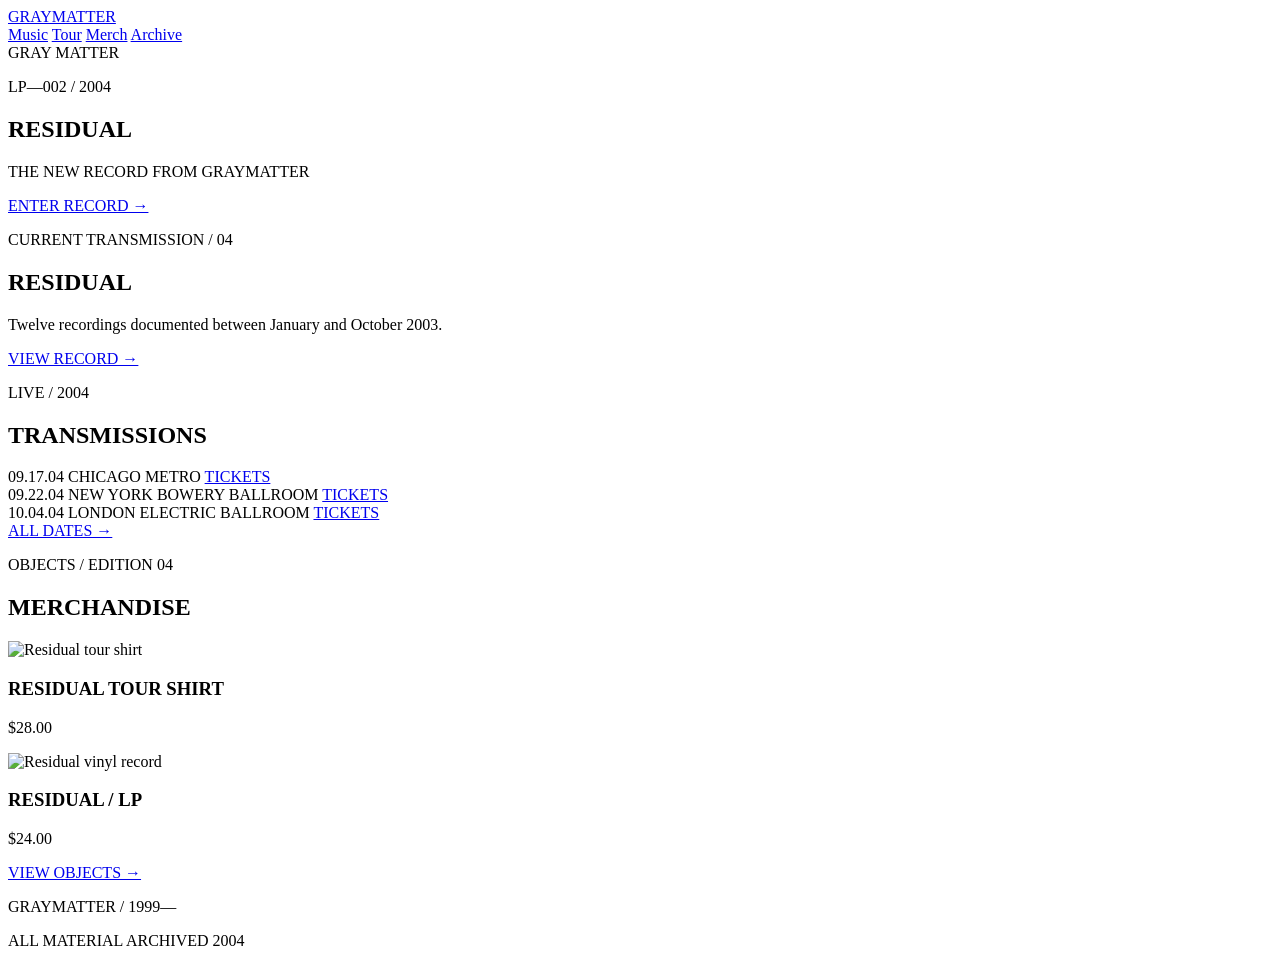
==== index.html @ 61a96e34 "add graymatter homepage" ====
<!DOCTYPE html>
<html lang="en">

<head>
  <meta charset="UTF-8">
  <meta name="viewport" content="width=device-width, initial-scale=1.0">

  <title>GRAYMATTER</title>

  <link rel="stylesheet" href="style.css">
</head>

<body>

  <header>

    <a href="index.html" class="logo">GRAYMATTER</a>

    <nav>
      <a href="music.html">Music</a>
      <a href="tour.html">Tour</a>
      <a href="merch.html">Merch</a>
      <a href="about.html">Archive</a>
    </nav>

  </header>


  <main>

    <!-- HERO -->
<section class="hero">

  <div class="hero-wordmark">
    <span>GRAY</span>
    <span>MATTER</span>
  </div>

  <div class="hero-info">

    <p class="hero-meta">LP—002 / 2004</p>

    <h1>RESIDUAL</h1>

    <p class="hero-description">
      THE NEW RECORD FROM GRAYMATTER
    </p>

    <a href="music.html" class="hero-link">
      ENTER RECORD →
    </a>

  </div>

</section>
    
      

    <!-- RELEASE -->

    <section class="release">

      <p class="section-label">
        CURRENT TRANSMISSION / 04
      </p>

      <h2>RESIDUAL</h2>

      <p>
        Twelve recordings documented between
        January and October 2003.
      </p>

      <a href="music.html">
        VIEW RECORD →
      </a>

    </section>


    <!-- TOUR -->

    <section class="tour-preview">

      <p class="section-label">
        LIVE / 2004
      </p>

      <h2>TRANSMISSIONS</h2>

      <div class="tour-date">
        <span>09.17.04</span>
        <span>CHICAGO</span>
        <span>METRO</span>
        <a href="#">TICKETS</a>
      </div>

      <div class="tour-date">
        <span>09.22.04</span>
        <span>NEW YORK</span>
        <span>BOWERY BALLROOM</span>
        <a href="#">TICKETS</a>
      </div>

      <div class="tour-date">
        <span>10.04.04</span>
        <span>LONDON</span>
        <span>ELECTRIC BALLROOM</span>
        <a href="#">TICKETS</a>
      </div>

      <a href="tour.html" class="view-all">
        ALL DATES →
      </a>

    </section>


    <!-- MERCH -->

    <section class="merch-preview">

      <p class="section-label">
        OBJECTS / EDITION 04
      </p>

      <h2>MERCHANDISE</h2>

      <div class="merch-grid">

        <article class="merch-item">
          <img
            src="images/residual-shirt.jpg"
            alt="Residual tour shirt">

          <h3>RESIDUAL TOUR SHIRT</h3>

          <p>$28.00</p>
        </article>


        <article class="merch-item">

          <img
            src="images/residual-vinyl.jpg"
            alt="Residual vinyl record">

          <h3>RESIDUAL / LP</h3>

          <p>$24.00</p>

        </article>

      </div>

      <a href="merch.html">
        VIEW OBJECTS →
      </a>

    </section>

  </main>


  <footer>

    <p>GRAYMATTER / 1999—</p>

    <p>
      ALL MATERIAL ARCHIVED 2004
    </p>

  </footer>


  <script src="script.js"></script>

</body>

</html>
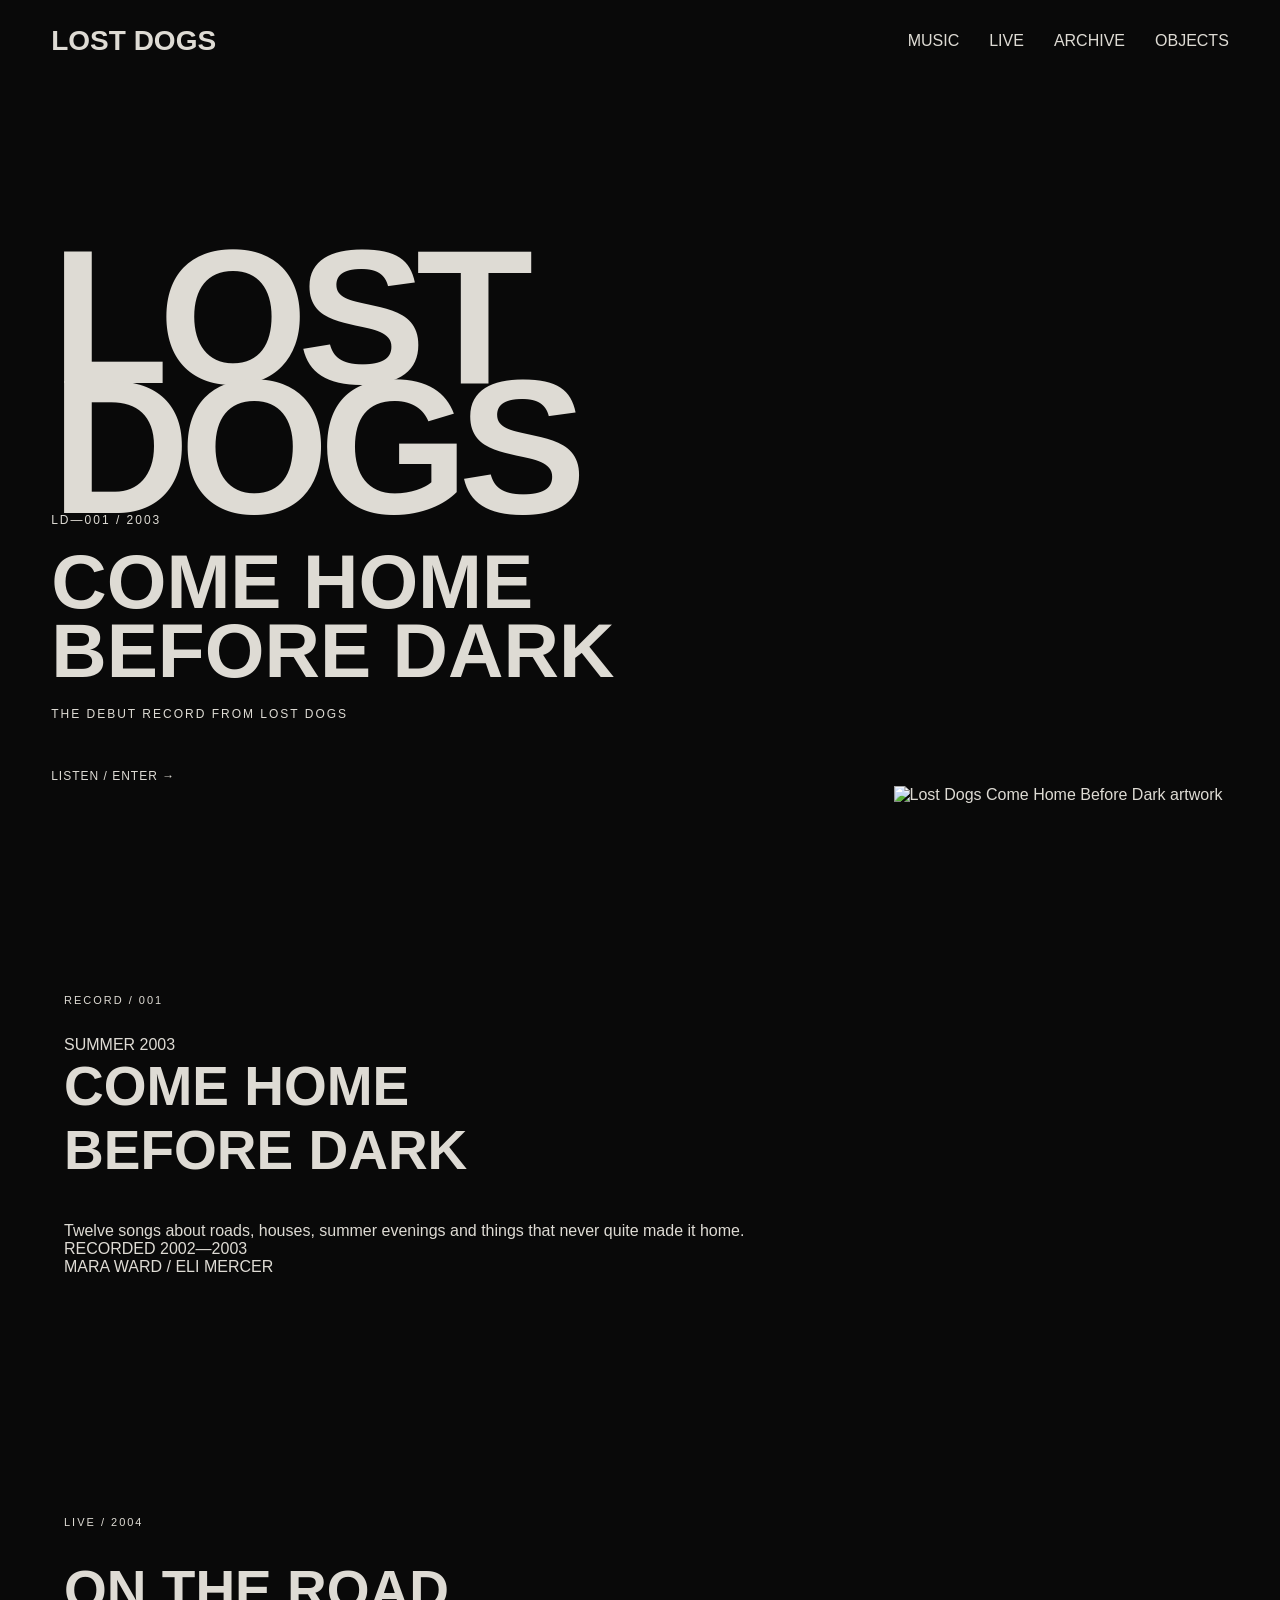
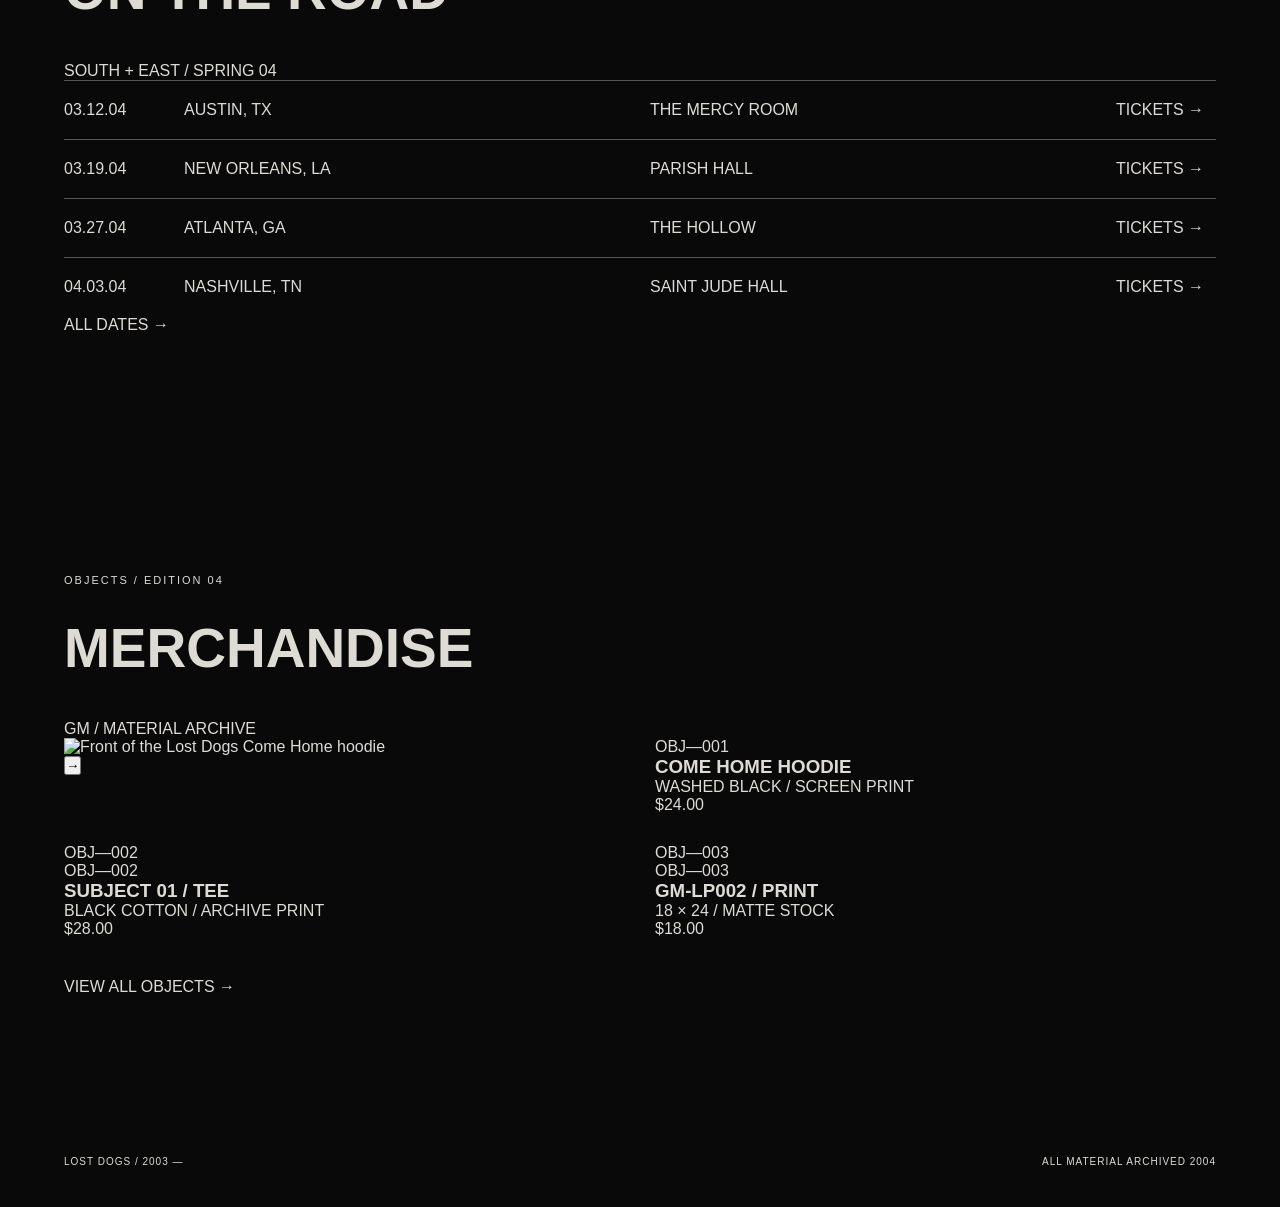
==== commit 49890ebb: "Redesign homepage for Lost Dogs" ====
--- a/index.html
+++ b/index.html
@@ -5,25 +5,27 @@
   <meta charset="UTF-8">
   <meta name="viewport" content="width=device-width, initial-scale=1.0">
 
-  <title>GRAYMATTER</title>
+  <title>LOST DOGS</title>
 
   <link rel="stylesheet" href="style.css">
 </head>
 
 <body>
 
-  <header>
-
-    <a href="index.html" class="logo">GRAYMATTER</a>
-
-    <nav>
-      <a href="music.html">Music</a>
-      <a href="tour.html">Tour</a>
-      <a href="merch.html">Merch</a>
-      <a href="about.html">Archive</a>
-    </nav>
-
-  </header>
+ <header>
+
+  <a href="index.html" class="logo">
+    LOST DOGS
+  </a>
+
+  <nav>
+    <a href="music.html">MUSIC</a>
+    <a href="tour.html">LIVE</a>
+    <a href="about.html">ARCHIVE</a>
+    <a href="merch.html">OBJECTS</a>
+  </nav>
+
+</header>
 
 
   <main>
@@ -31,140 +33,267 @@
     <!-- HERO -->
 <section class="hero">
 
-  <div class="hero-wordmark">
-    <span>GRAY</span>
-    <span>MATTER</span>
-  </div>
-
-  <div class="hero-info">
-
-    <p class="hero-meta">LP—002 / 2004</p>
-
-    <h1>RESIDUAL</h1>
-
-    <p class="hero-description">
-      THE NEW RECORD FROM GRAYMATTER
+  <div class="hero-left">
+
+    <div class="hero-wordmark">
+      <span>LOST</span>
+      <span>DOGS</span>
+    </div>
+
+
+    <div class="hero-info">
+
+      <p class="hero-year">
+        LD—001 / 2003
+      </p>
+
+      <h1>
+        COME HOME<br>
+        BEFORE DARK
+      </h1>
+
+      <p class="hero-description">
+        THE DEBUT RECORD FROM LOST DOGS
+      </p>
+
+      <a
+        href="music.html#come-home-before-dark"
+        class="hero-link"
+      >
+        LISTEN / ENTER →
+      </a>
+
+    </div>
+
+  </div>
+
+
+  <div class="hero-photo">
+
+    <img
+    src="https://github.com/bellawestwood12-debug/graymatter/blob/main/images/come-home-hero%20(3).png?raw=true"
+    alt="Lost Dogs Come Home Before Dark artwork"
+    class="hero-image"
+  >
+    </div>
+
+</section>
+       
+    
+    <!-- RELEASE -->
+<section class="release">
+
+  <div class="release-heading">
+    <p class="section-label">RECORD / 001</p>
+
+    <p class="release-year">SUMMER 2003</p>
+  </div>
+
+
+  <div class="release-layout">
+
+    <div class="release-title">
+
+      <h2>
+        COME HOME<br>
+        BEFORE DARK
+      </h2>
+
+    </div>
+
+
+    <div class="release-copy">
+
+      <p>
+        Twelve songs about roads, houses,
+        summer evenings and things that
+        never quite made it home.
+      </p>
+
+      <p class="release-small">
+        RECORDED 2002—2003<br>
+        MARA WARD / ELI MERCER
+      </p>
+
+    </div>
+
+  </div>
+
+</section>
+    
+
+
+    <!-- TOUR -->
+<section class="tour-preview">
+
+  <div class="tour-heading">
+
+    <div>
+      <p class="section-label">LIVE / 2004</p>
+      <h2>ON THE ROAD</h2>
+    </div>
+
+    <p class="tour-note">
+      SOUTH + EAST / SPRING 04
     </p>
 
-    <a href="music.html" class="hero-link">
-      ENTER RECORD →
-    </a>
-
-  </div>
+  </div>
+
+
+  <div class="tour-list">
+
+    <div class="tour-date">
+      <span>03.12.04</span>
+      <span>AUSTIN, TX</span>
+      <span>THE MERCY ROOM</span>
+      <a href="#">TICKETS →</a>
+    </div>
+
+    <div class="tour-date">
+      <span>03.19.04</span>
+      <span>NEW ORLEANS, LA</span>
+      <span>PARISH HALL</span>
+      <a href="#">TICKETS →</a>
+    </div>
+
+    <div class="tour-date">
+      <span>03.27.04</span>
+      <span>ATLANTA, GA</span>
+      <span>THE HOLLOW</span>
+      <a href="#">TICKETS →</a>
+    </div>
+
+    <div class="tour-date">
+      <span>04.03.04</span>
+      <span>NASHVILLE, TN</span>
+      <span>SAINT JUDE HALL</span>
+      <a href="#">TICKETS →</a>
+    </div>
+
+  </div>
+
+
+  <a href="tour.html" class="view-all">
+    ALL DATES →
+  </a>
 
 </section>
     
-      
-
-    <!-- RELEASE -->
-
-    <section class="release">
-
-      <p class="section-label">
-        CURRENT TRANSMISSION / 04
-      </p>
-
-      <h2>RESIDUAL</h2>
-
-      <p>
-        Twelve recordings documented between
-        January and October 2003.
-      </p>
-
-      <a href="music.html">
-        VIEW RECORD →
-      </a>
-
-    </section>
-
-
-    <!-- TOUR -->
-
-    <section class="tour-preview">
-
-      <p class="section-label">
-        LIVE / 2004
-      </p>
-
-      <h2>TRANSMISSIONS</h2>
-
-      <div class="tour-date">
-        <span>09.17.04</span>
-        <span>CHICAGO</span>
-        <span>METRO</span>
-        <a href="#">TICKETS</a>
+
+
+    <!-- MERCH -->
+<section class="merch-preview">
+
+  <div class="merch-heading">
+
+    <div>
+      <p class="section-label">OBJECTS / EDITION 04</p>
+      <h2>MERCHANDISE</h2>
+    </div>
+
+    <p class="merch-archive">
+      GM / MATERIAL ARCHIVE
+    </p>
+
+  </div>
+
+
+  <div class="merch-grid">
+<article class="merch-item">
+
+  <div class="merch-image">
+
+    <img
+      id="hoodie-image"
+      src="https://github.com/bellawestwood12-debug/graymatter/blob/main/images/obj-001-come-home-tee-front.png?raw=true"
+      alt="Front of the Lost Dogs Come Home hoodie"
+      class="merch-product-image"
+    >
+
+    <button
+      id="hoodie-next"
+      class="merch-arrow"
+      type="button"
+      aria-label="Show next hoodie image"
+    >
+      →
+    </button>
+
+  </div>
+
+</article>
+    
+  <div class="merch-info">
+    <p class="object-code">OBJ—001</p>
+
+    <h3>COME HOME HOODIE</h3>
+
+    <p class="object-details">
+      WASHED BLACK / SCREEN PRINT
+    </p>
+
+    <p class="price">$24.00</p>
+  </div>
+
+</article>
+  
+
+    <article class="merch-item">
+
+      <div class="merch-image placeholder">
+        <span>OBJ—002</span>
       </div>
 
-      <div class="tour-date">
-        <span>09.22.04</span>
-        <span>NEW YORK</span>
-        <span>BOWERY BALLROOM</span>
-        <a href="#">TICKETS</a>
+      <div class="merch-info">
+        <p class="object-code">OBJ—002</p>
+
+        <h3>SUBJECT 01 / TEE</h3>
+
+        <p class="object-details">
+          BLACK COTTON / ARCHIVE PRINT
+        </p>
+
+        <p class="price">$28.00</p>
       </div>
 
-      <div class="tour-date">
-        <span>10.04.04</span>
-        <span>LONDON</span>
-        <span>ELECTRIC BALLROOM</span>
-        <a href="#">TICKETS</a>
+    </article>
+
+
+    <article class="merch-item">
+
+      <div class="merch-image placeholder">
+        <span>OBJ—003</span>
       </div>
 
-      <a href="tour.html" class="view-all">
-        ALL DATES →
-      </a>
-
-    </section>
-
-
-    <!-- MERCH -->
-
-    <section class="merch-preview">
-
-      <p class="section-label">
-        OBJECTS / EDITION 04
-      </p>
-
-      <h2>MERCHANDISE</h2>
-
-      <div class="merch-grid">
-
-        <article class="merch-item">
-          <img
-            src="images/residual-shirt.jpg"
-            alt="Residual tour shirt">
-
-          <h3>RESIDUAL TOUR SHIRT</h3>
-
-          <p>$28.00</p>
-        </article>
-
-
-        <article class="merch-item">
-
-          <img
-            src="images/residual-vinyl.jpg"
-            alt="Residual vinyl record">
-
-          <h3>RESIDUAL / LP</h3>
-
-          <p>$24.00</p>
-
-        </article>
-
+      <div class="merch-info">
+        <p class="object-code">OBJ—003</p>
+
+        <h3>GM-LP002 / PRINT</h3>
+
+        <p class="object-details">
+          18 × 24 / MATTE STOCK
+        </p>
+
+        <p class="price">$18.00</p>
       </div>
 
-      <a href="merch.html">
-        VIEW OBJECTS →
-      </a>
-
-    </section>
-
+    </article>
+
+  </div>
+
+
+  <a href="merch.html" class="view-all">
+    VIEW ALL OBJECTS →
+  </a>
+
+</section>
+    
   </main>
 
 
   <footer>
 
-    <p>GRAYMATTER / 1999—</p>
+    <p>LOST DOGS / 2003 —</p>
 
     <p>
       ALL MATERIAL ARCHIVED 2004
--- a/style.css
+++ b/style.css
@@ -0,0 +1,207 @@
+* {
+  box-sizing: border-box;
+  margin: 0;
+  padding: 0;
+}
+
+:root {
+  --background: #090909;
+  --text: #dedbd4;
+  --orange: #d34b32;
+  --blue: #6268c7;
+}
+
+body {
+   background: var(--background);
+  color: var(--text);
+  font-family: Arial, Helvetica, sans-serif;
+}
+
+
+
+a {
+  color: inherit;
+  text-decoration: none;
+}
+
+
+img {
+  width: 100%;
+  display: block;
+}
+
+
+header {
+  display: flex;
+  justify-content: space-between;
+  align-items: center;
+
+  padding: 25px 4%;
+}
+
+
+nav {
+  display: flex;
+  gap: 30px;
+}
+
+
+.logo {
+  font-size: 28px;
+  font-weight: bold;
+}
+
+
+.hero {
+  min-height: 88vh;
+
+  display: grid;
+  grid-template-columns: 1.4fr 0.6fr;
+
+  align-items: end;
+
+  gap: 60px;
+
+  padding: 60px 4% 70px;
+
+  overflow: hidden;
+}
+.hero-wordmark {
+  font-size: clamp(100px, 15vw, 230px);
+
+  font-weight: 900;
+
+  line-height: 0.68;
+
+  letter-spacing: -10px;
+
+  text-transform: uppercase;
+}
+
+
+.hero-wordmark span {
+  display: block;
+}
+.hero-meta {
+  color: var(--orange);
+}
+
+.hero h1 {
+  font-size: 90px;
+  line-height: 0.9;
+
+  margin: 20px 0;
+}
+
+
+.hero-info p {
+  font-size: 12px;
+  letter-spacing: 2px;
+}
+
+
+.hero-link {
+  display: inline-block;
+  margin-top: 40px;
+}
+.hero-info {
+  padding-bottom: 20px;
+}
+
+
+.hero-info h1 {
+  font-size: clamp(45px, 6vw, 85px);
+
+  line-height: 0.9;
+
+  margin: 20px 0;
+}
+
+
+.hero-meta {
+  color: var(--orange);
+
+  font-size: 11px;
+
+  letter-spacing: 2px;
+}
+
+
+.hero-description {
+  font-size: 11px;
+
+  letter-spacing: 2px;
+
+  line-height: 1.6;
+}
+
+
+.hero-link {
+  display: inline-block;
+
+  margin-top: 45px;
+
+  font-size: 12px;
+
+  letter-spacing: 1px;
+}
+.hero-link:hover {
+  color: var(--orange);
+}
+.release,
+.tour-preview,
+.merch-preview {
+  padding: 120px 5%;
+}
+
+
+.section-label {
+  font-size: 11px;
+  letter-spacing: 2px;
+
+  margin-bottom: 30px;
+}
+
+
+.release h2,
+.tour-preview h2,
+.merch-preview h2 {
+  font-size: 55px;
+  margin-bottom: 40px;
+}
+
+
+.tour-date {
+  display: grid;
+
+  grid-template-columns:
+    120px
+    1fr
+    1fr
+    100px;
+
+  padding: 20px 0;
+
+  border-top: 1px solid #555;
+}
+
+
+.merch-grid {
+  display: grid;
+  grid-template-columns: repeat(2, 1fr);
+
+  gap: 30px;
+
+  margin-bottom: 40px;
+}
+
+
+footer {
+  display: flex;
+  justify-content: space-between;
+
+  padding: 40px 5%;
+
+  font-size: 10px;
+  letter-spacing: 1px;
+}
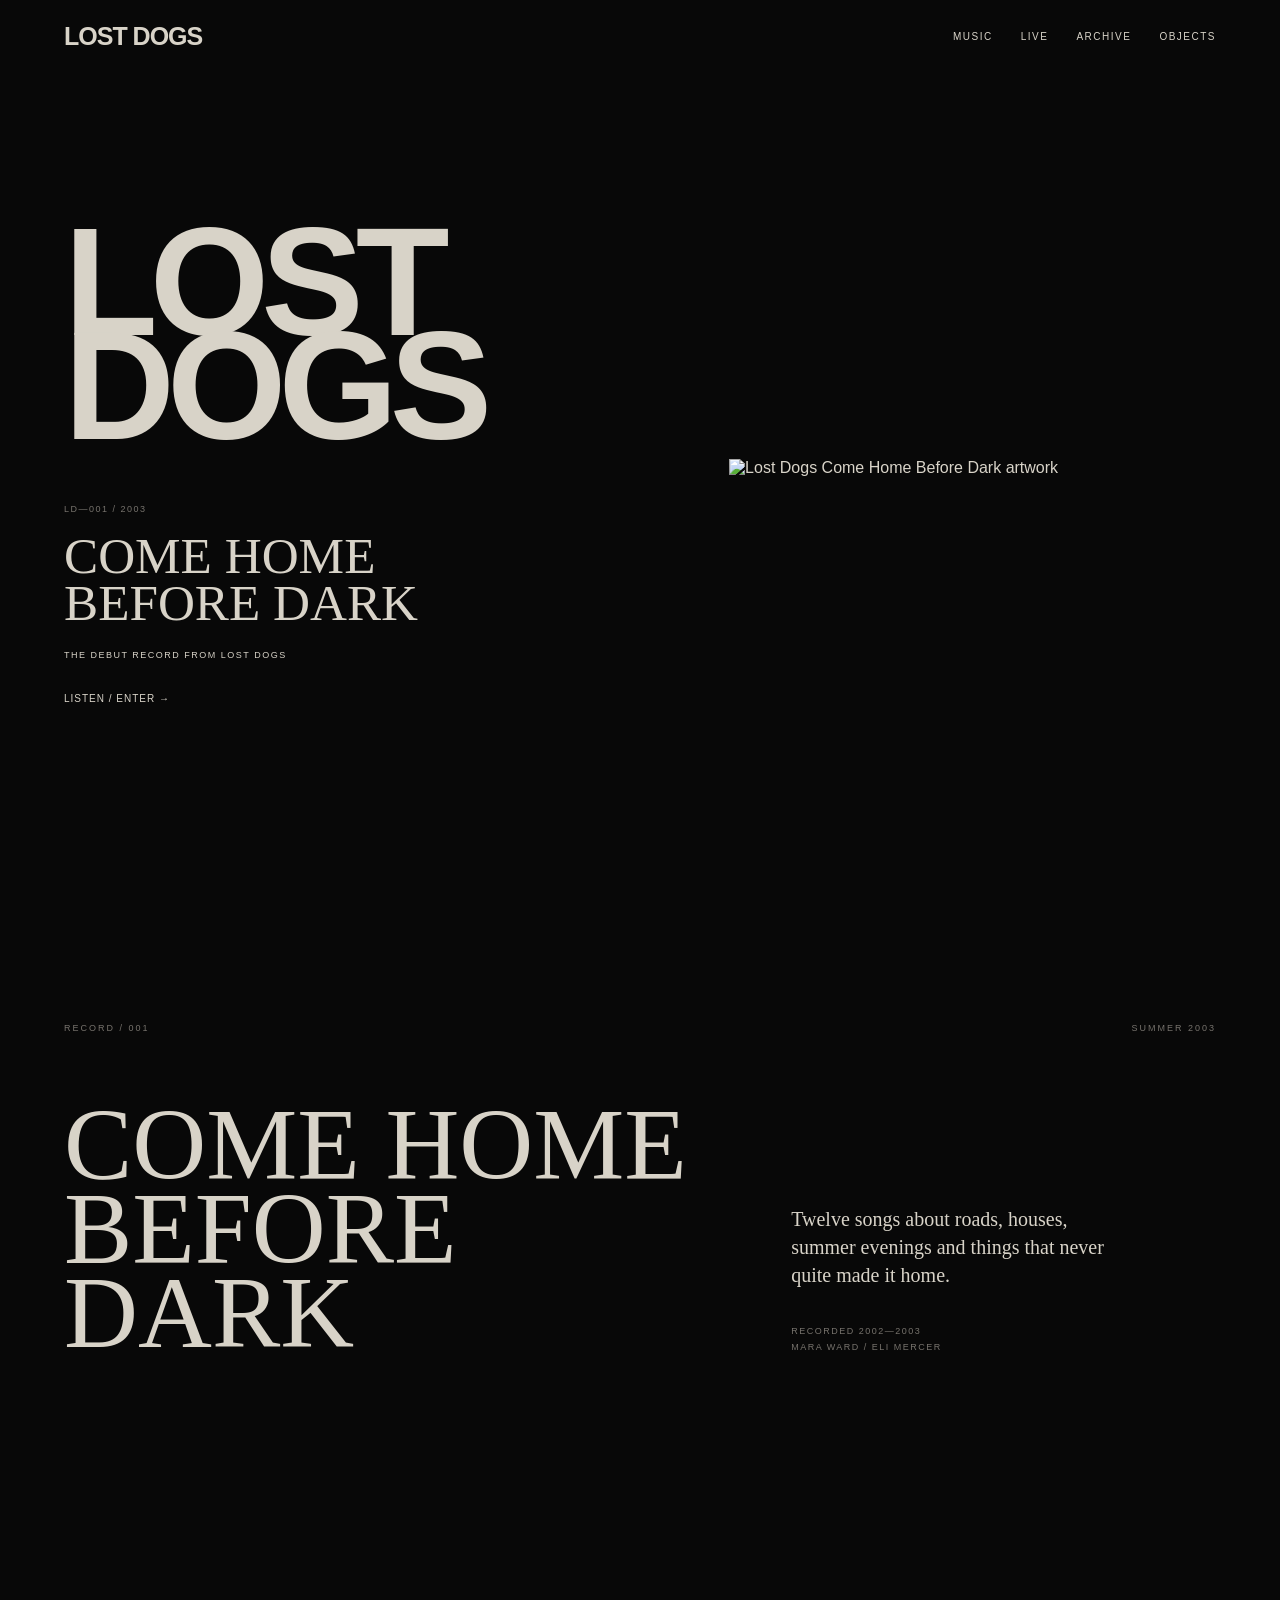
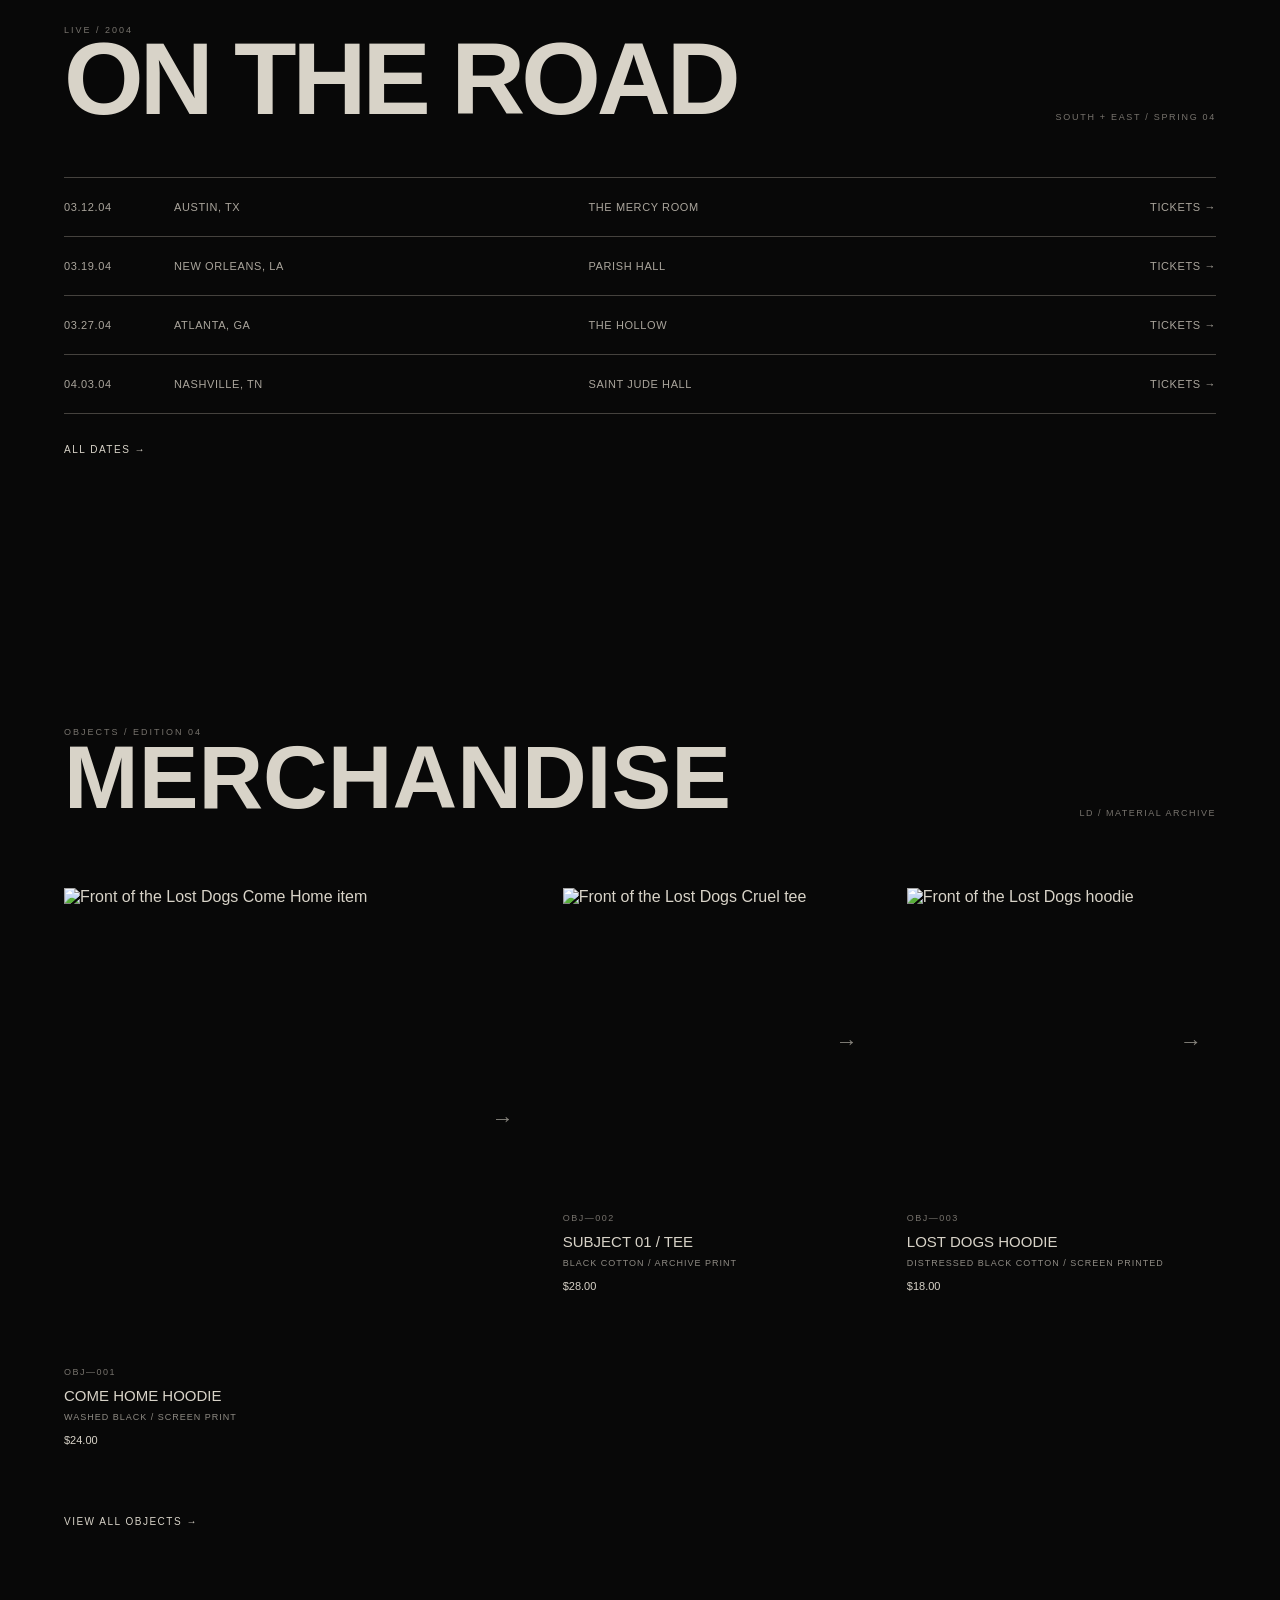
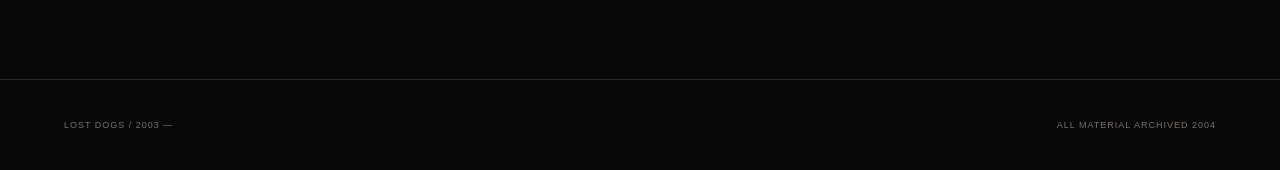
==== commit 68ddc90a: "Complete Lost Dogs v1" ====
--- a/index.html
+++ b/index.html
@@ -12,288 +12,421 @@
 
 <body>
 
- <header>
-
-  <a href="index.html" class="logo">
-    LOST DOGS
-  </a>
-
-  <nav>
-    <a href="music.html">MUSIC</a>
-    <a href="tour.html">LIVE</a>
-    <a href="about.html">ARCHIVE</a>
-    <a href="merch.html">OBJECTS</a>
-  </nav>
-
-</header>
+  <header>
+
+    <a href="index.html" class="logo">
+      LOST DOGS
+    </a>
+
+    <nav>
+      <a href="music.html">MUSIC</a>
+      <a href="tour.html">LIVE</a>
+      <a href="about.html">ARCHIVE</a>
+      <a href="merch.html">OBJECTS</a>
+    </nav>
+
+  </header>
 
 
   <main>
 
+    <!-- ========================= -->
     <!-- HERO -->
-<section class="hero">
-
-  <div class="hero-left">
-
-    <div class="hero-wordmark">
-      <span>LOST</span>
-      <span>DOGS</span>
-    </div>
-
-
-    <div class="hero-info">
-
-      <p class="hero-year">
-        LD—001 / 2003
-      </p>
-
-      <h1>
-        COME HOME<br>
-        BEFORE DARK
-      </h1>
-
-      <p class="hero-description">
-        THE DEBUT RECORD FROM LOST DOGS
-      </p>
-
-      <a
-        href="music.html#come-home-before-dark"
-        class="hero-link"
-      >
-        LISTEN / ENTER →
+    <!-- ========================= -->
+
+    <section class="hero">
+
+      <div class="hero-left">
+
+        <div class="hero-wordmark">
+          <span>LOST</span>
+          <span>DOGS</span>
+        </div>
+
+
+        <div class="hero-info">
+
+          <p class="hero-year">
+            LD—001 / 2003
+          </p>
+
+          <h1>
+            COME HOME<br>
+            BEFORE DARK
+          </h1>
+
+          <p class="hero-description">
+            THE DEBUT RECORD FROM LOST DOGS
+          </p>
+
+          <a
+            href="music.html#come-home-before-dark"
+            class="hero-link"
+          >
+            LISTEN / ENTER →
+          </a>
+
+        </div>
+
+      </div>
+
+
+      <div class="hero-photo">
+
+        <img
+          src="https://github.com/bellawestwood12-debug/graymatter/blob/main/images/come-home-hero%20(3).png?raw=true"
+          alt="Lost Dogs Come Home Before Dark artwork"
+          class="hero-image"
+        >
+
+      </div>
+
+    </section>
+
+
+
+    <!-- ========================= -->
+    <!-- RELEASE -->
+    <!-- ========================= -->
+
+    <section class="release">
+
+      <div class="release-heading">
+
+        <p class="section-label">
+          RECORD / 001
+        </p>
+
+        <p class="release-year">
+          SUMMER 2003
+        </p>
+
+      </div>
+
+
+      <div class="release-layout">
+
+        <div class="release-title">
+
+          <h2>
+            COME HOME<br>
+            BEFORE DARK
+          </h2>
+
+        </div>
+
+
+        <div class="release-copy">
+
+          <p>
+            Twelve songs about roads, houses,
+            summer evenings and things that
+            never quite made it home.
+          </p>
+
+          <p class="release-small">
+            RECORDED 2002—2003<br>
+            MARA WARD / ELI MERCER
+          </p>
+
+        </div>
+
+      </div>
+
+    </section>
+
+
+
+    <!-- ========================= -->
+    <!-- TOUR -->
+    <!-- ========================= -->
+
+    <section class="tour-preview">
+
+      <div class="tour-heading">
+
+        <div>
+
+          <p class="section-label">
+            LIVE / 2004
+          </p>
+
+          <h2>
+            ON THE ROAD
+          </h2>
+
+        </div>
+
+        <p class="tour-note">
+          SOUTH + EAST / SPRING 04
+        </p>
+
+      </div>
+
+
+      <div class="tour-list">
+
+        <div class="tour-date">
+          <span>03.12.04</span>
+          <span>AUSTIN, TX</span>
+          <span>THE MERCY ROOM</span>
+          <a href="#">TICKETS →</a>
+        </div>
+
+
+        <div class="tour-date">
+          <span>03.19.04</span>
+          <span>NEW ORLEANS, LA</span>
+          <span>PARISH HALL</span>
+          <a href="#">TICKETS →</a>
+        </div>
+
+
+        <div class="tour-date">
+          <span>03.27.04</span>
+          <span>ATLANTA, GA</span>
+          <span>THE HOLLOW</span>
+          <a href="#">TICKETS →</a>
+        </div>
+
+
+        <div class="tour-date">
+          <span>04.03.04</span>
+          <span>NASHVILLE, TN</span>
+          <span>SAINT JUDE HALL</span>
+          <a href="#">TICKETS →</a>
+        </div>
+
+      </div>
+
+
+      <a href="tour.html" class="view-all">
+        ALL DATES →
       </a>
 
-    </div>
-
-  </div>
-
-
-  <div class="hero-photo">
-
-    <img
-    src="https://github.com/bellawestwood12-debug/graymatter/blob/main/images/come-home-hero%20(3).png?raw=true"
-    alt="Lost Dogs Come Home Before Dark artwork"
-    class="hero-image"
-  >
-    </div>
-
-</section>
-       
-    
-    <!-- RELEASE -->
-<section class="release">
-
-  <div class="release-heading">
-    <p class="section-label">RECORD / 001</p>
-
-    <p class="release-year">SUMMER 2003</p>
-  </div>
-
-
-  <div class="release-layout">
-
-    <div class="release-title">
-
-      <h2>
-        COME HOME<br>
-        BEFORE DARK
-      </h2>
-
-    </div>
-
-
-    <div class="release-copy">
-
-      <p>
-        Twelve songs about roads, houses,
-        summer evenings and things that
-        never quite made it home.
-      </p>
-
-      <p class="release-small">
-        RECORDED 2002—2003<br>
-        MARA WARD / ELI MERCER
-      </p>
-
-    </div>
-
-  </div>
-
-</section>
-    
-
-
-    <!-- TOUR -->
-<section class="tour-preview">
-
-  <div class="tour-heading">
-
-    <div>
-      <p class="section-label">LIVE / 2004</p>
-      <h2>ON THE ROAD</h2>
-    </div>
-
-    <p class="tour-note">
-      SOUTH + EAST / SPRING 04
+    </section>
+
+
+
+    <!-- ========================= -->
+    <!-- MERCH -->
+    <!-- ========================= -->
+
+    <section class="merch-preview">
+
+      <div class="merch-heading">
+
+        <div>
+
+          <p class="section-label">
+            OBJECTS / EDITION 04
+          </p>
+
+          <h2>
+            MERCHANDISE
+          </h2>
+
+        </div>
+
+        <p class="merch-archive">
+          LD / MATERIAL ARCHIVE
+        </p>
+
+      </div>
+
+
+      <div class="merch-grid">
+
+
+        <!-- ========================= -->
+        <!-- OBJ 001 -->
+        <!-- COME HOME -->
+        <!-- ========================= -->
+
+        <article class="merch-item">
+
+          <div class="merch-image">
+
+            <img
+              id="come-home-image"
+              src="https://github.com/bellawestwood12-debug/graymatter/blob/main/images/obj-001-come-home-tee-front.png?raw=true"
+              alt="Front of the Lost Dogs Come Home item"
+              class="merch-product-image"
+            >
+
+            <button
+              id="come-home-next"
+              class="merch-arrow"
+              type="button"
+              aria-label="Show next Come Home image"
+            >
+              →
+            </button>
+
+            <span>
+              OBJ—001
+            </span>
+
+          </div>
+
+
+          <div class="merch-info">
+
+            <p class="object-code">
+              OBJ—001
+            </p>
+
+            <h3>
+              COME HOME HOODIE
+            </h3>
+
+            <p class="object-details">
+              WASHED BLACK / SCREEN PRINT
+            </p>
+
+            <p class="price">
+              $24.00
+            </p>
+
+          </div>
+
+        </article>
+
+
+
+        <!-- ========================= -->
+        <!-- OBJ 002 -->
+        <!-- CRUEL TEE -->
+        <!-- ========================= -->
+
+        <article class="merch-item">
+
+          <div class="merch-image">
+
+            <img
+              id="cruel-tee-image"
+              src="https://github.com/bellawestwood12-debug/graymatter/blob/main/images/obj-002-cruel-tee-front-1.png?raw=true"
+              alt="Front of the Lost Dogs Cruel tee"
+              class="merch-product-image"
+            >
+
+            <button
+              id="cruel-tee-next"
+              class="merch-arrow"
+              type="button"
+              aria-label="Show next Cruel tee image"
+            >
+              →
+            </button>
+
+            <span>
+              OBJ—002
+            </span>
+
+          </div>
+
+
+          <div class="merch-info">
+
+            <p class="object-code">
+              OBJ—002
+            </p>
+
+            <h3>
+              SUBJECT 01 / TEE
+            </h3>
+
+            <p class="object-details">
+              BLACK COTTON / ARCHIVE PRINT
+            </p>
+
+            <p class="price">
+              $28.00
+            </p>
+
+          </div>
+
+        </article>
+
+
+
+        <!-- ========================= -->
+        <!-- OBJ 003 -->
+        <!-- LOST DOGS HOODIE -->
+        <!-- ========================= -->
+
+        <article class="merch-item">
+
+          <div class="merch-image">
+
+            <img
+              id="lost-dogs-hoodie-image"
+              src="https://github.com/bellawestwood12-debug/graymatter/blob/main/images/lost-dogs-hoodie-02-front.png?raw=true"
+              alt="Front of the Lost Dogs hoodie"
+              class="merch-product-image"
+            >
+
+            <button
+              id="lost-dogs-hoodie-next"
+              class="merch-arrow"
+              type="button"
+              aria-label="Show next Lost Dogs hoodie image"
+            >
+              →
+            </button>
+
+            <span>
+              OBJ—003
+            </span>
+
+          </div>
+
+
+          <div class="merch-info">
+
+            <p class="object-code">
+              OBJ—003
+            </p>
+
+            <h3>
+              LOST DOGS HOODIE
+            </h3>
+
+            <p class="object-details">
+              DISTRESSED BLACK COTTON / SCREEN PRINTED
+            </p>
+
+            <p class="price">
+              $18.00
+            </p>
+
+          </div>
+
+        </article>
+
+
+      </div>
+
+
+      <a href="merch.html" class="view-all">
+        VIEW ALL OBJECTS →
+      </a>
+
+    </section>
+
+  </main>
+
+
+
+  <!-- ========================= -->
+  <!-- FOOTER -->
+  <!-- ========================= -->
+
+  <footer>
+
+    <p>
+      LOST DOGS / 2003 —
     </p>
-
-  </div>
-
-
-  <div class="tour-list">
-
-    <div class="tour-date">
-      <span>03.12.04</span>
-      <span>AUSTIN, TX</span>
-      <span>THE MERCY ROOM</span>
-      <a href="#">TICKETS →</a>
-    </div>
-
-    <div class="tour-date">
-      <span>03.19.04</span>
-      <span>NEW ORLEANS, LA</span>
-      <span>PARISH HALL</span>
-      <a href="#">TICKETS →</a>
-    </div>
-
-    <div class="tour-date">
-      <span>03.27.04</span>
-      <span>ATLANTA, GA</span>
-      <span>THE HOLLOW</span>
-      <a href="#">TICKETS →</a>
-    </div>
-
-    <div class="tour-date">
-      <span>04.03.04</span>
-      <span>NASHVILLE, TN</span>
-      <span>SAINT JUDE HALL</span>
-      <a href="#">TICKETS →</a>
-    </div>
-
-  </div>
-
-
-  <a href="tour.html" class="view-all">
-    ALL DATES →
-  </a>
-
-</section>
-    
-
-
-    <!-- MERCH -->
-<section class="merch-preview">
-
-  <div class="merch-heading">
-
-    <div>
-      <p class="section-label">OBJECTS / EDITION 04</p>
-      <h2>MERCHANDISE</h2>
-    </div>
-
-    <p class="merch-archive">
-      GM / MATERIAL ARCHIVE
-    </p>
-
-  </div>
-
-
-  <div class="merch-grid">
-<article class="merch-item">
-
-  <div class="merch-image">
-
-    <img
-      id="hoodie-image"
-      src="https://github.com/bellawestwood12-debug/graymatter/blob/main/images/obj-001-come-home-tee-front.png?raw=true"
-      alt="Front of the Lost Dogs Come Home hoodie"
-      class="merch-product-image"
-    >
-
-    <button
-      id="hoodie-next"
-      class="merch-arrow"
-      type="button"
-      aria-label="Show next hoodie image"
-    >
-      →
-    </button>
-
-  </div>
-
-</article>
-    
-  <div class="merch-info">
-    <p class="object-code">OBJ—001</p>
-
-    <h3>COME HOME HOODIE</h3>
-
-    <p class="object-details">
-      WASHED BLACK / SCREEN PRINT
-    </p>
-
-    <p class="price">$24.00</p>
-  </div>
-
-</article>
-  
-
-    <article class="merch-item">
-
-      <div class="merch-image placeholder">
-        <span>OBJ—002</span>
-      </div>
-
-      <div class="merch-info">
-        <p class="object-code">OBJ—002</p>
-
-        <h3>SUBJECT 01 / TEE</h3>
-
-        <p class="object-details">
-          BLACK COTTON / ARCHIVE PRINT
-        </p>
-
-        <p class="price">$28.00</p>
-      </div>
-
-    </article>
-
-
-    <article class="merch-item">
-
-      <div class="merch-image placeholder">
-        <span>OBJ—003</span>
-      </div>
-
-      <div class="merch-info">
-        <p class="object-code">OBJ—003</p>
-
-        <h3>GM-LP002 / PRINT</h3>
-
-        <p class="object-details">
-          18 × 24 / MATTE STOCK
-        </p>
-
-        <p class="price">$18.00</p>
-      </div>
-
-    </article>
-
-  </div>
-
-
-  <a href="merch.html" class="view-all">
-    VIEW ALL OBJECTS →
-  </a>
-
-</section>
-    
-  </main>
-
-
-  <footer>
-
-    <p>LOST DOGS / 2003 —</p>
 
     <p>
       ALL MATERIAL ARCHIVED 2004
--- a/style.css
+++ b/style.css
@@ -1,22 +1,38 @@
+/* =========================
+   LOST DOGS
+   MAIN STYLESHEET
+========================= */
+
+
+/* RESET */
+
 * {
   box-sizing: border-box;
   margin: 0;
   padding: 0;
 }
 
+
+/* COLORS */
+
 :root {
-  --background: #090909;
-  --text: #dedbd4;
-  --orange: #d34b32;
-  --blue: #6268c7;
-}
+  --black: #080808;
+  --charcoal: #171614;
+  --bone: #d8d3c8;
+  --dirty-white: #eeeae2;
+  --gray: #77736d;
+  --sepia: #817565;
+}
+
+
+/* GENERAL */
 
 body {
-   background: var(--background);
-  color: var(--text);
+  background: var(--black);
+  color: var(--bone);
+
   font-family: Arial, Helvetica, sans-serif;
 }
-
 
 
 a {
@@ -30,144 +46,335 @@
   display: block;
 }
 
+
+/* =========================
+   HEADER
+========================= */
 
 header {
   display: flex;
   justify-content: space-between;
   align-items: center;
 
-  padding: 25px 4%;
+  padding: 22px 5%;
+}
+
+
+.logo {
+  font-size: 25px;
+  font-weight: 900;
+  letter-spacing: -1px;
 }
 
 
 nav {
   display: flex;
-  gap: 30px;
-}
-
-
-.logo {
-  font-size: 28px;
-  font-weight: bold;
-}
-
+  gap: 28px;
+}
+
+
+nav a {
+  font-size: 10px;
+  letter-spacing: 1.5px;
+
+  transition: opacity 0.2s ease;
+}
+
+
+nav a:hover {
+  opacity: 0.45;
+}
+
+
+/* =========================
+   HERO
+========================= */
 
 .hero {
-  min-height: 88vh;
+  min-height: 90vh;
 
   display: grid;
-  grid-template-columns: 1.4fr 0.6fr;
-
-  align-items: end;
-
-  gap: 60px;
-
-  padding: 60px 4% 70px;
-
-  overflow: hidden;
-}
+
+  grid-template-columns: 1.1fr 0.9fr;
+
+  gap: 70px;
+
+  align-items: center;
+
+  padding: 70px 5% 90px;
+}
+
+
+/* LEFT COLUMN */
+
+.hero-left {
+  min-width: 0;
+}
+
+
 .hero-wordmark {
-  font-size: clamp(100px, 15vw, 230px);
+  font-family: "Arial Narrow", Arial, sans-serif;
+
+  font-size: clamp(80px, 12vw, 180px);
 
   font-weight: 900;
 
   line-height: 0.68;
 
-  letter-spacing: -10px;
-
-  text-transform: uppercase;
+  letter-spacing: -8px;
 }
 
 
 .hero-wordmark span {
   display: block;
 }
-.hero-meta {
-  color: var(--orange);
-}
-
-.hero h1 {
-  font-size: 90px;
-  line-height: 0.9;
-
-  margin: 20px 0;
-}
-
-
-.hero-info p {
-  font-size: 12px;
-  letter-spacing: 2px;
+
+
+.hero-info {
+  margin-top: 65px;
+}
+
+
+.hero-year {
+  color: var(--gray);
+
+  font-size: 9px;
+
+  letter-spacing: 1.5px;
+
+  margin-bottom: 18px;
+}
+
+
+.hero-info h1 {
+  font-family: Georgia, "Times New Roman", serif;
+
+  font-size: clamp(32px, 4vw, 56px);
+
+  font-weight: normal;
+
+  line-height: 0.92;
+
+  margin-bottom: 22px;
+}
+
+
+.hero-description {
+  max-width: 300px;
+
+  font-size: 9px;
+
+  letter-spacing: 1.5px;
+
+  line-height: 1.7;
 }
 
 
 .hero-link {
   display: inline-block;
-  margin-top: 40px;
-}
-.hero-info {
-  padding-bottom: 20px;
-}
-
-
-.hero-info h1 {
-  font-size: clamp(45px, 6vw, 85px);
-
-  line-height: 0.9;
-
-  margin: 20px 0;
-}
-
-
-.hero-meta {
-  color: var(--orange);
-
-  font-size: 11px;
-
+
+  margin-top: 30px;
+
+  font-size: 10px;
+
+  letter-spacing: 1px;
+
+  transition: opacity 0.2s ease;
+}
+
+
+.hero-link:hover {
+  opacity: 0.45;
+}
+
+
+/* RIGHT COLUMN */
+
+.hero-photo {
+  width: 100%;
+
+  max-width: 500px;
+
+  justify-self: end;
+}
+
+
+.photo-placeholder {
+  width: 100%;
+
+  aspect-ratio: 4 / 5;
+
+  background: var(--charcoal);
+
+  border: 1px solid #34312d;
+
+  display: flex;
+
+  justify-content: center;
+
+  align-items: center;
+
+  color: var(--gray);
+
+  font-size: 9px;
+
+  letter-spacing: 1.5px;
+}
+
+
+.hero-note {
+  color: var(--gray);
+
+  margin-top: 12px;
+
+  font-size: 8px;
+
+  line-height: 1.6;
+
+  letter-spacing: 1px;
+}
+
+
+
+/* =========================
+   RECORD
+========================= */
+
+.release {
+  padding: 140px 5%;
+}
+
+
+.release-heading {
+  display: flex;
+  justify-content: space-between;
+
+  margin-bottom: 70px;
+}
+
+
+.section-label,
+.release-year {
+  color: var(--gray);
+
+  font-size: 9px;
   letter-spacing: 2px;
 }
 
 
-.hero-description {
-  font-size: 11px;
-
-  letter-spacing: 2px;
-
-  line-height: 1.6;
-}
-
-
-.hero-link {
+.release-layout {
+  display: grid;
+
+  grid-template-columns: 1.2fr 0.8fr;
+
+  gap: 90px;
+
+  align-items: end;
+}
+
+
+.release-title h2 {
+  font-family: Georgia, "Times New Roman", serif;
+
+  font-size: clamp(55px, 8vw, 110px);
+
+  font-weight: normal;
+
+  line-height: 0.82;
+}
+
+
+.release-copy {
+  max-width: 330px;
+}
+
+
+.release-copy > p:first-child {
+  font-family: Georgia, "Times New Roman", serif;
+
+  font-size: 20px;
+
+  line-height: 1.4;
+
+  color: var(--bone);
+}
+
+
+.release-small {
+  margin-top: 35px;
+
+  color: var(--gray);
+
+  font-size: 9px;
+
+  line-height: 1.7;
+
+  letter-spacing: 1.5px;
+}
+
+
+.release-copy a {
   display: inline-block;
 
-  margin-top: 45px;
-
-  font-size: 12px;
-
-  letter-spacing: 1px;
-}
-.hero-link:hover {
-  color: var(--orange);
-}
-.release,
-.tour-preview,
-.merch-preview {
-  padding: 120px 5%;
-}
-
-
-.section-label {
-  font-size: 11px;
-  letter-spacing: 2px;
-
-  margin-bottom: 30px;
-}
-
-
-.release h2,
-.tour-preview h2,
-.merch-preview h2 {
-  font-size: 55px;
-  margin-bottom: 40px;
+  margin-top: 35px;
+
+  font-size: 10px;
+
+  letter-spacing: 1.5px;
+
+  transition: opacity 0.2s ease;
+}
+
+
+.release-copy a:hover {
+  opacity: 0.45;
+}
+
+  
+
+
+/* =========================
+   TOUR
+========================= */
+/* =========================
+   LIVE
+========================= */
+
+.tour-preview {
+  padding: 130px 5% 150px;
+}
+
+
+.tour-heading {
+  display: flex;
+  justify-content: space-between;
+  align-items: flex-end;
+
+  margin-bottom: 55px;
+}
+
+
+.tour-heading h2 {
+  font-family: Arial, Helvetica, sans-serif;
+
+  font-size: clamp(55px, 8vw, 105px);
+
+  line-height: 0.85;
+
+  letter-spacing: -4px;
+}
+
+
+.tour-note {
+  color: var(--gray);
+
+  font-size: 9px;
+  letter-spacing: 1.7px;
+}
+
+
+.tour-list {
+  border-top: 1px solid #45423e;
 }
 
 
@@ -175,33 +382,379 @@
   display: grid;
 
   grid-template-columns:
-    120px
-    1fr
-    1fr
+    110px
+    1.1fr
+    1.4fr
     100px;
 
-  padding: 20px 0;
-
-  border-top: 1px solid #555;
+  align-items: center;
+
+  padding: 23px 0;
+
+  border-bottom: 1px solid #45423e;
+
+  color: #aaa59c;
+
+  font-size: 11px;
+
+  letter-spacing: 0.6px;
+
+  transition:
+    transform 0.2s ease,
+    color 0.2s ease;
+}
+
+
+.tour-date:hover {
+  color: var(--dirty-white);
+
+  transform: translateX(8px);
+}
+
+
+.tour-date a {
+  text-align: right;
+}
+
+
+.view-all {
+  display: inline-block;
+
+  margin-top: 30px;
+
+  font-size: 10px;
+
+  letter-spacing: 1.5px;
+
+  transition: opacity 0.2s ease;
+}
+
+
+.view-all:hover {
+  opacity: 0.45;
+}
+
+
+  
+  
+ 
+
+
+/* =========================
+   OBJECTS / MERCH
+========================= */
+
+.merch-preview {
+  padding: 120px 5% 150px;
+}
+
+
+.merch-heading {
+  display: flex;
+
+  justify-content: space-between;
+
+  align-items: flex-end;
+
+  margin-bottom: 70px;
+}
+
+
+.merch-heading h2 {
+  font-size: clamp(48px, 7vw, 90px);
+
+  line-height: 0.9;
+}
+
+
+.merch-archive {
+  color: var(--gray);
+
+  font-size: 9px;
+
+  letter-spacing: 1.5px;
 }
 
 
 .merch-grid {
   display: grid;
-  grid-template-columns: repeat(2, 1fr);
-
-  gap: 30px;
+
+  grid-template-columns:
+    1.2fr
+    0.8fr
+    0.8fr;
+
+  gap: 35px;
+
+  align-items: start;
 
   margin-bottom: 40px;
 }
 
+
+.merch-image {
+  width: 100%;
+
+  aspect-ratio: 1 / 1;
+
+  overflow: hidden;
+}
+.merch-image {
+  position: relative;
+}
+
+
+.merch-arrow {
+  position: absolute;
+
+  right: 14px;
+  top: 50%;
+
+  transform: translateY(-50%);
+
+  background: none;
+  border: none;
+
+  color: var(--bone);
+
+  font-size: 22px;
+
+  cursor: pointer;
+
+  opacity: 0.6;
+
+  transition: opacity 0.2s ease;
+}
+
+
+.merch-arrow:hover {
+  opacity: 1;
+}
+
+.placeholder {
+  background: #141311;
+
+  border: 1px solid #302e2a;
+
+  display: flex;
+
+  justify-content: center;
+
+  align-items: center;
+
+  color: var(--gray);
+
+  font-size: 9px;
+
+  letter-spacing: 2px;
+}
+
+
+.merch-image img {
+  width: 100%;
+  height: 100%;
+
+  object-fit: cover;
+}
+
+
+.merch-info {
+  margin-top: 16px;
+}
+
+
+.object-code {
+  color: var(--gray);
+
+  font-size: 9px;
+
+  letter-spacing: 1.5px;
+
+  margin-bottom: 10px;
+}
+
+
+.merch-item h3 {
+  font-size: 15px;
+
+  font-weight: normal;
+
+  margin-bottom: 8px;
+}
+
+
+.object-details {
+  color: #8f8b84;
+
+  font-size: 9px;
+
+  letter-spacing: 1px;
+}
+
+
+.price {
+  margin-top: 12px;
+
+  font-size: 11px;
+}
+
+
+.merch-item {
+  transition: transform 0.3s ease;
+}
+
+
+.merch-item:hover {
+  transform: translateY(-6px);
+}
+
+
+/* =========================
+   FOOTER
+========================= */
 
 footer {
   display: flex;
+
   justify-content: space-between;
 
   padding: 40px 5%;
 
-  font-size: 10px;
+  border-top: 1px solid #292724;
+
+  color: var(--gray);
+
+  font-size: 9px;
+
   letter-spacing: 1px;
 }
+
+
+/* =========================
+   TABLET / SMALL SCREENS
+========================= */
+
+@media (max-width: 800px) {
+
+  header {
+    padding: 20px 4%;
+  }
+
+
+  nav {
+    gap: 16px;
+  }
+
+
+  .hero {
+    grid-template-columns: 1fr;
+
+    gap: 60px;
+
+    padding: 50px 5% 80px;
+  }
+
+
+  .hero-wordmark {
+    font-size: clamp(80px, 22vw, 130px);
+  }
+
+
+  .hero-info {
+    margin-top: 45px;
+  }
+
+
+  .hero-photo {
+    max-width: 450px;
+
+    justify-self: start;
+  }
+
+
+  .tour-date {
+    grid-template-columns:
+      90px
+      1fr
+      1.3fr
+      80px;
+
+    font-size: 10px;
+  }
+
+
+  .merch-grid {
+    grid-template-columns: 1fr 1fr;
+  }
+
+}
+
+
+/* =========================
+   MOBILE
+========================= */
+
+@media (max-width: 550px) {
+
+  header {
+    align-items: flex-start;
+  }
+
+
+  nav {
+    flex-direction: column;
+
+    gap: 8px;
+
+    text-align: right;
+  }
+
+
+  .hero-wordmark {
+    font-size: clamp(75px, 25vw, 110px);
+
+    letter-spacing: -5px;
+  }
+
+
+  .tour-heading,
+  .merch-heading {
+    display: block;
+  }
+
+
+  .tour-heading p,
+  .merch-archive {
+    margin-top: 20px;
+  }
+
+
+  .tour-date {
+    grid-template-columns: 80px 1fr;
+
+    gap: 8px;
+
+    padding: 20px 0;
+  }
+
+
+  .venue {
+    grid-column: 2;
+  }
+
+
+  .ticket-link {
+    grid-column: 2;
+
+    text-align: left;
+  }
+
+
+  .merch-grid {
+    grid-template-columns: 1fr;
+  }
+
+}
+
+
+ 
